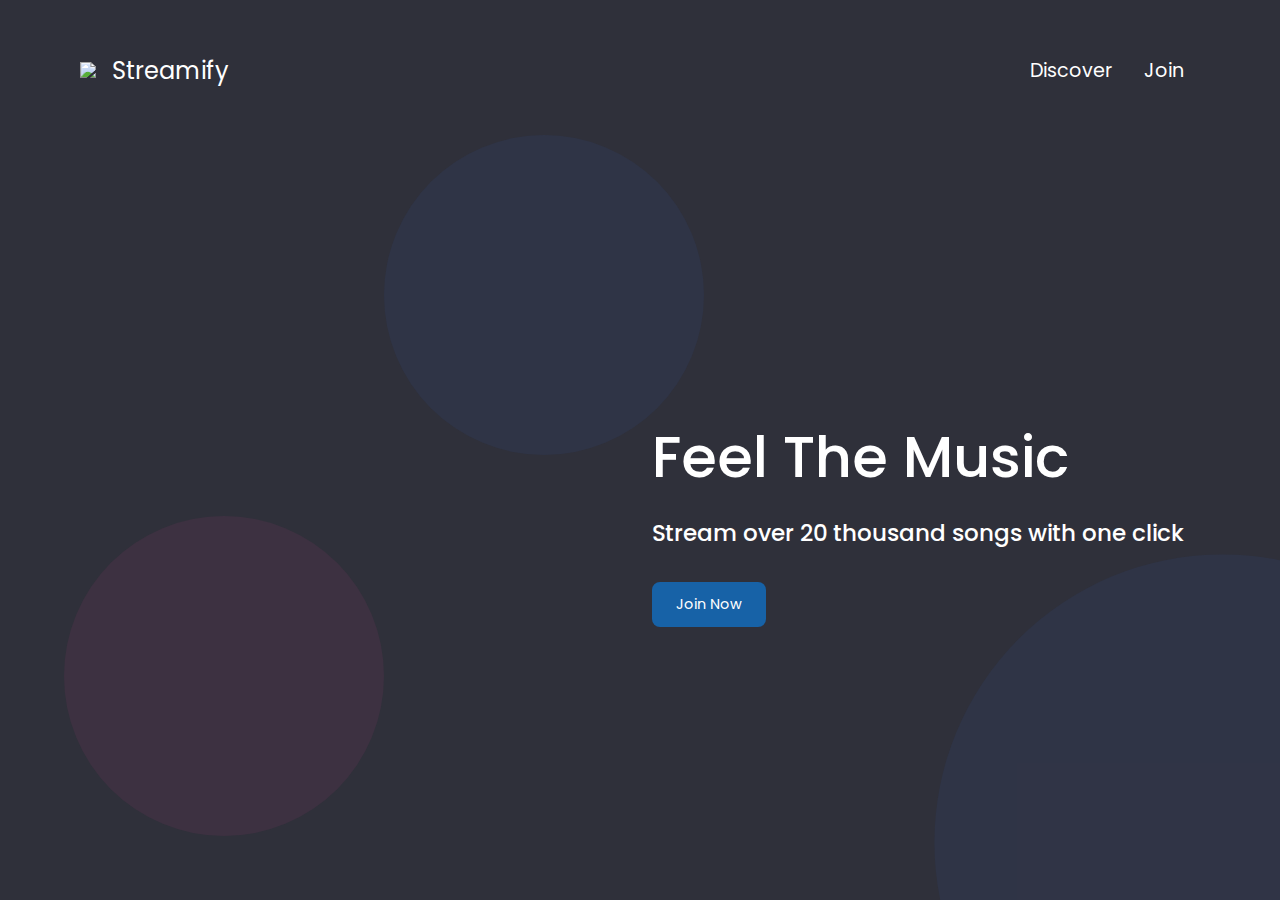
==== index.html @ 42a378dc "Add files via upload" ====
<!DOCTYPE html>
<html lang="en">
	<head>
		<meta charset="UTF-8" />
		<meta name="viewport" content="width=device-width, initial-scale=1.0" />
		<meta http-equiv="X-UA-Compatible" content="ie=edge" />
		<link href="styles.css" rel="stylesheet" />
		<link href="index.css" rel="stylesheet" />
		<title>Streamify Landing Page</title>
	</head>
	<body class="container full-height-grow">
		<header class="main-header">
			<a href="/" class="brand-logo">
				<img src="images/logo.png" />
				<div class="brand-logo-name">Streamify</div>
			</a>
			<nav class="main-nav">
				<ul>
					<li><a href="discover.html">Discover</a></li>
					<li><a href="join.html">Join</a></li>
				</ul>
			</nav>
		</header>
		<section class="home-main-section">
			<div class="img-wrapper">
				<div class="lady-image"></div>
			</div>
			<div class="call-to-action">
				<h1 class="title">Feel The Music</h1>
				<span class="subtitle">Stream over 20 thousand songs with one click</span>
				<a href="join.html" class="btn">Join Now</a>
			</div>
		</section>
		<div class="home-page-circle-1"></div>
		<div class="home-page-circle-2"></div>
		<div class="home-page-circle-3"></div>
	</body>
</html>
---- styles.css ----
@import url('https://fonts.googleapis.com/css?family=Poppins:400,500,700');

*, *::before, *::after {
  box-sizing: border-box;
}

body {
  padding: 0;
  margin: 0;
  background-color: #2F303A;
  font-family: Poppins, sans-serif;
  font-size: 1.2rem;
  color: white;
  min-height: 100vh;
}

.full-height-grow {
  display: flex;
  flex-direction: column;
}

.brand-logo {
  display: flex;
  align-items: center;
  font-size: 1.25em;
  color: inherit;
  text-decoration: none;
}

.brand-logo-name {
  margin-left: 1rem;
}

.main-nav ul, .footer-nav ul {
  display: flex;
  margin: 0;
  padding: 0;
  list-style: none;
}

.main-nav a, .footer-nav a {
  color: inherit;
  text-decoration: none;
  padding: 1rem;
}

.main-nav a:hover, .footer-nav a:hover  {
  color: #adadad;
}

.main-header, .main-footer {
  display: flex;
  justify-content: space-between;
  align-items: center;
}

.main-header {
  height: 140px;
}

.main-footer {
  height: 70px;
  background-color: #202027;
  font-weight: bold;
}

.social-link img {
  width: 1em;
  margin-right: .25rem;
}

.main-footer .container {
  display: flex;
  justify-content: space-between;
}

.container {
  max-width: 1200px;
  margin: 0 auto;
  padding: 0 40px;
  flex-grow: 1;
}

.title {
  font-weight: 500;
  font-size: 3em;
  margin-bottom: 1rem;
  margin-top: 0;
}

.subtitle {
  font-weight: 500;
  font-size: 1.2em;
  margin-bottom: 2rem;
}

.btn {
  color: white;
  background-color: #1762A7;
  padding: .75rem 1.5rem;
  border-radius: .5rem;
  text-decoration: none;
  font-size: .9rem;
  outline: none;
  border: none;
  cursor: pointer;
}

.btn:hover {
  background-color: #2180d8;
}

.btn:focus {
  background-color: #2796ff;
}
---- index.css ----
.home-main-section {
  display: flex;
  align-items: stretch;
  justify-content: space-between;
  flex-grow: 1;
}

.home-main-section .img-wrapper {
  flex-grow: 1;
  flex-direction: column;
  display: flex;
  align-items: stretch;
  justify-content: flex-end;
}

.home-main-section .lady-image {
  background-image: url(images/landing-page-girl.png);
  flex-grow: 1;
  max-height: 70vh;
  min-width: 30vw;
  background-size: contain;
  background-repeat: no-repeat;
  background-position: bottom left;
}

.home-main-section .call-to-action {
  display: flex;
  flex-direction: column;
  align-items: flex-start;
  margin: 1rem;
  align-self: center;
}

@media (max-width: 900px) {
  .home-main-section .img-wrapper {
    display: none;
  }

  .home-main-section {
    justify-content: center;
  }
}

.home-page-circle-1 {
  position: absolute;
  width: 25vw;
  height: 25vw;
  border-radius: 50%;
  background-color: rgb(188, 58, 128, .1);
  bottom: 5vw;
  left: 5vw;
  z-index: -1;
}

.home-page-circle-2 {
  position: absolute;
  width: 25vw;
  height: 25vw;
  border-radius: 50%;
  background-color: rgb(52, 87, 178, .1);
  top: 15vh;
  left: 30vw;
  z-index: -1;
}

.home-page-circle-3 {
  position: absolute;
  overflow: hidden;
  width: 45vw;
  height: 45vw;
  bottom: 0;
  right: 0;
  z-index: -1;
}

.home-page-circle-3::before {
  content: '';
  transform: translate(40%, 40%);
  position: absolute;
  height: 100%;
  width: 100%;
  border-radius: 50%;
  background-color: rgb(52, 87, 178, .1);
}
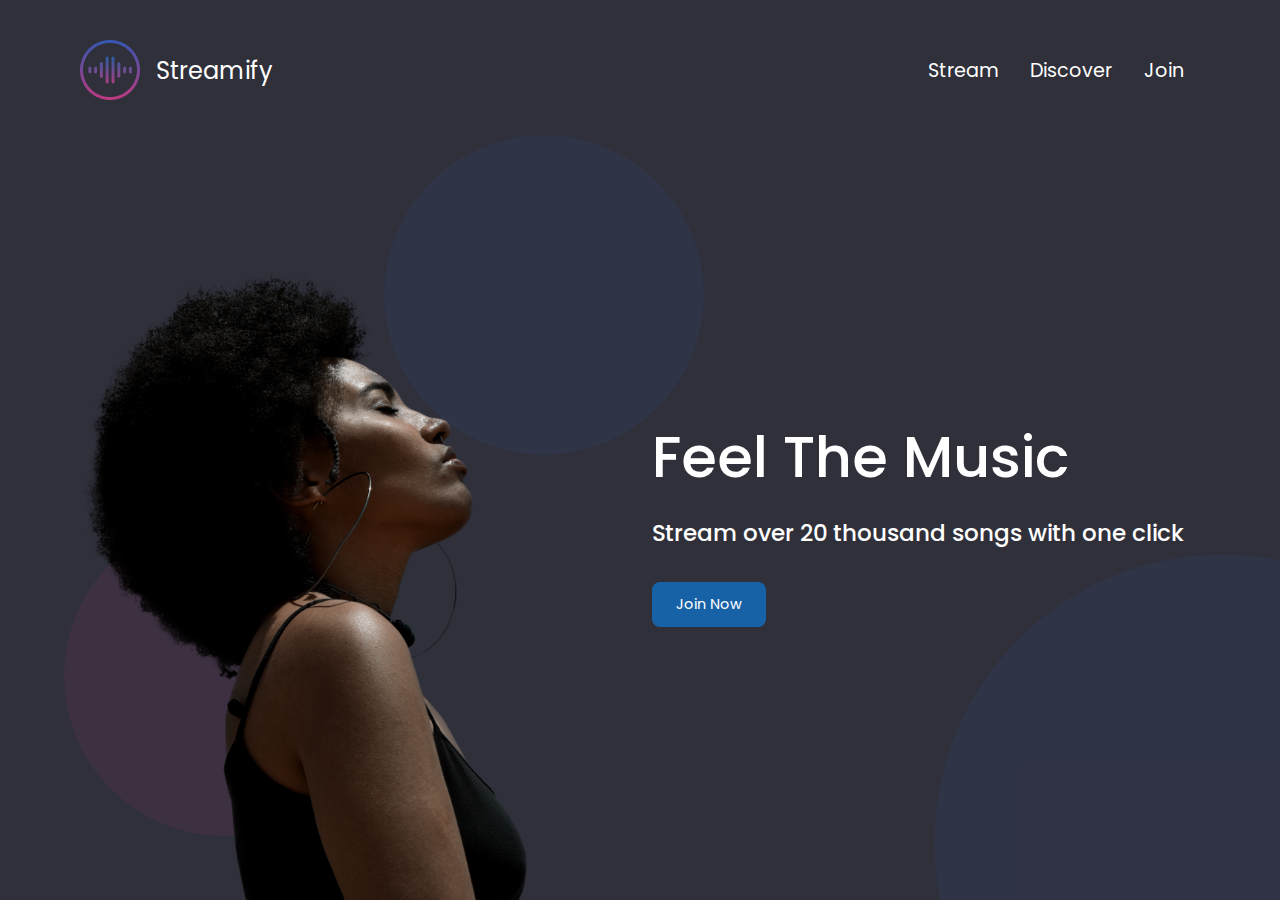
==== commit d17d3645: "Add files via upload" ====
--- a/index.html
+++ b/index.html
@@ -1,38 +1,41 @@
 <!DOCTYPE html>
 <html lang="en">
-	<head>
-		<meta charset="UTF-8" />
-		<meta name="viewport" content="width=device-width, initial-scale=1.0" />
-		<meta http-equiv="X-UA-Compatible" content="ie=edge" />
-		<link href="styles.css" rel="stylesheet" />
-		<link href="index.css" rel="stylesheet" />
-		<title>Streamify Landing Page</title>
-	</head>
-	<body class="container full-height-grow">
-		<header class="main-header">
-			<a href="/" class="brand-logo">
-				<img src="images/logo.png" />
-				<div class="brand-logo-name">Streamify</div>
-			</a>
-			<nav class="main-nav">
-				<ul>
-					<li><a href="discover.html">Discover</a></li>
-					<li><a href="join.html">Join</a></li>
-				</ul>
-			</nav>
-		</header>
-		<section class="home-main-section">
-			<div class="img-wrapper">
-				<div class="lady-image"></div>
-			</div>
-			<div class="call-to-action">
-				<h1 class="title">Feel The Music</h1>
-				<span class="subtitle">Stream over 20 thousand songs with one click</span>
-				<a href="join.html" class="btn">Join Now</a>
-			</div>
-		</section>
-		<div class="home-page-circle-1"></div>
-		<div class="home-page-circle-2"></div>
-		<div class="home-page-circle-3"></div>
-	</body>
+  <head>
+    <meta charset="UTF-8" />
+    <meta name="viewport" content="width=device-width, initial-scale=1.0" />
+    <meta http-equiv="X-UA-Compatible" content="ie=edge" />
+    <link href="styles.css" rel="stylesheet" />
+    <link href="index.css" rel="stylesheet" />
+    <title>Streamify Landing Page</title>
+  </head>
+  <body class="container full-height-grow">
+    <header class="main-header">
+      <a href="/" class="brand-logo">
+        <img src="images/logo.png" />
+        <div class="brand-logo-name">Streamify</div>
+      </a>
+      <nav class="main-nav">
+        <ul>
+          <li><a href="stream.html">Stream</a></li>
+          <li><a href="discover.html">Discover</a></li>
+          <li><a href="join.html">Join</a></li>
+        </ul>
+      </nav>
+    </header>
+    <section class="home-main-section">
+      <div class="img-wrapper">
+        <div class="lady-image"></div>
+      </div>
+      <div class="call-to-action">
+        <h1 class="title">Feel The Music</h1>
+        <span class="subtitle"
+          >Stream over 20 thousand songs with one click</span
+        >
+        <a href="join.html" class="btn">Join Now</a>
+      </div>
+    </section>
+    <div class="home-page-circle-1"></div>
+    <div class="home-page-circle-2"></div>
+    <div class="home-page-circle-3"></div>
+  </body>
 </html>
--- a/index.css
+++ b/index.css
@@ -46,7 +46,7 @@
   width: 25vw;
   height: 25vw;
   border-radius: 50%;
-  background-color: rgb(188, 58, 128, .1);
+  background-color: rgb(188, 58, 128, 0.1);
   bottom: 5vw;
   left: 5vw;
   z-index: -1;
@@ -57,7 +57,7 @@
   width: 25vw;
   height: 25vw;
   border-radius: 50%;
-  background-color: rgb(52, 87, 178, .1);
+  background-color: rgb(52, 87, 178, 0.1);
   top: 15vh;
   left: 30vw;
   z-index: -1;
@@ -74,11 +74,11 @@
 }
 
 .home-page-circle-3::before {
-  content: '';
+  content: "";
   transform: translate(40%, 40%);
   position: absolute;
   height: 100%;
   width: 100%;
   border-radius: 50%;
-  background-color: rgb(52, 87, 178, .1);
-}+  background-color: rgb(52, 87, 178, 0.1);
+}
